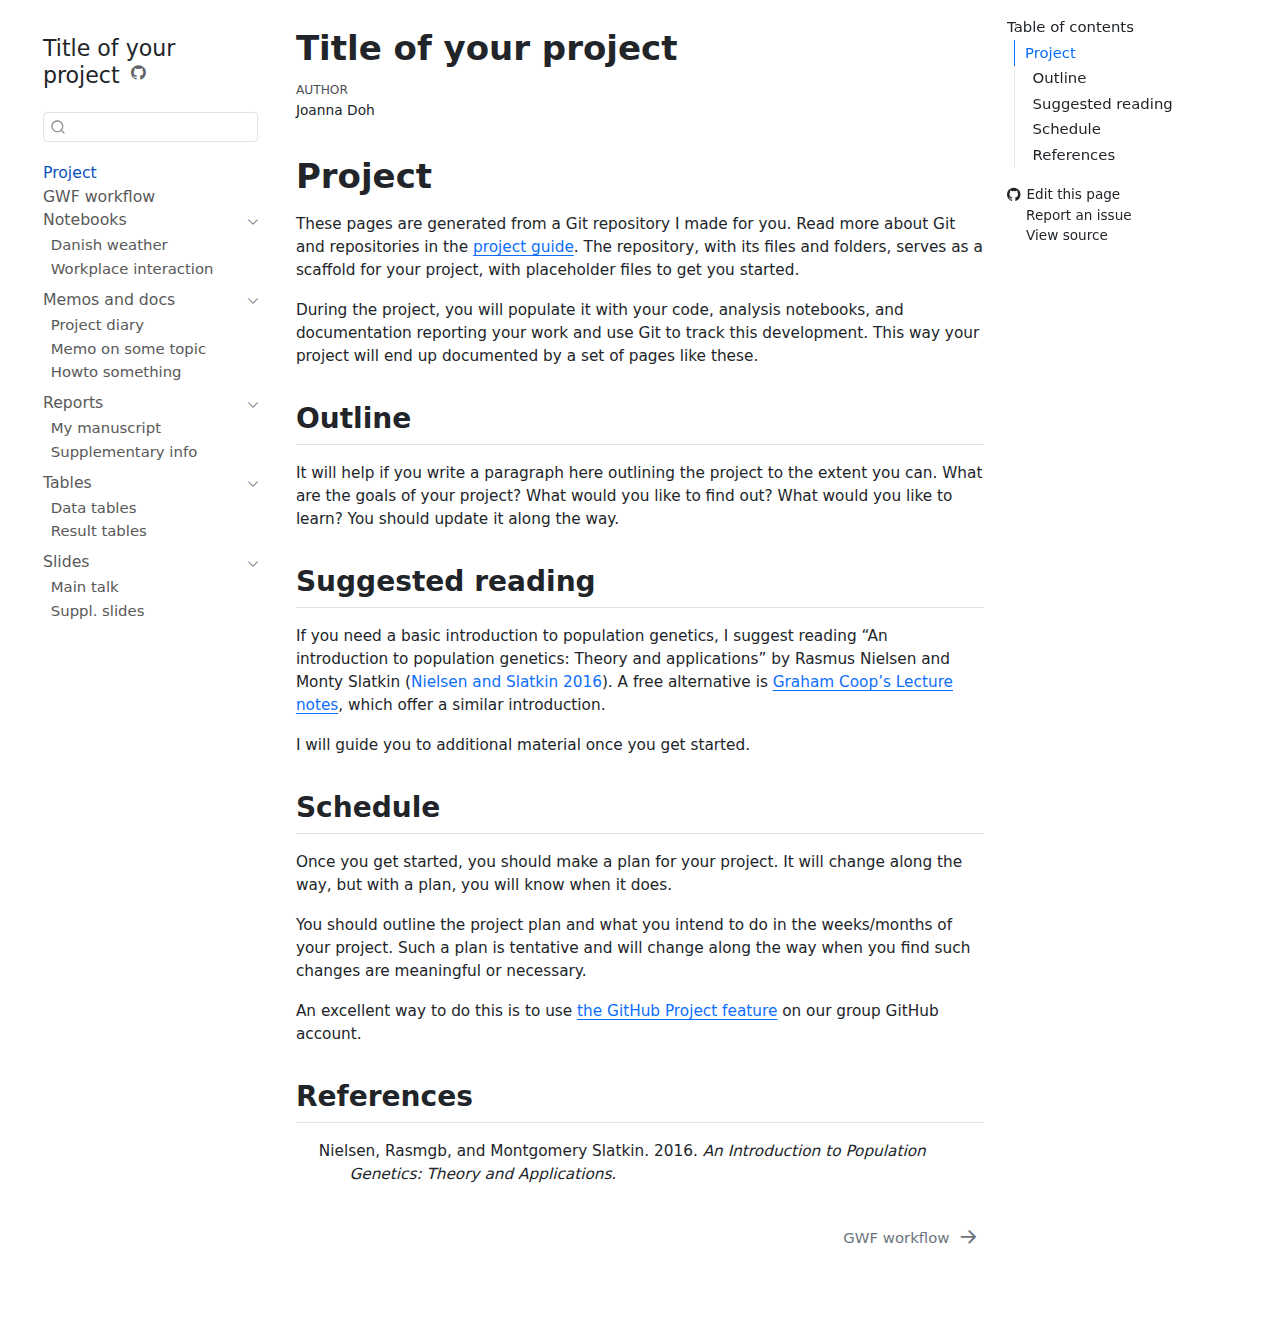
==== index.html @ 23ffe580 "Built site for gh-pages" ====
<!DOCTYPE html>
<html xmlns="http://www.w3.org/1999/xhtml" lang="en" xml:lang="en"><head>

<meta charset="utf-8">
<meta name="generator" content="quarto-1.5.57">

<meta name="viewport" content="width=device-width, initial-scale=1.0, user-scalable=yes">

<meta name="author" content="Joanna Doh">

<title>Title of your project</title>
<style>
code{white-space: pre-wrap;}
span.smallcaps{font-variant: small-caps;}
div.columns{display: flex; gap: min(4vw, 1.5em);}
div.column{flex: auto; overflow-x: auto;}
div.hanging-indent{margin-left: 1.5em; text-indent: -1.5em;}
ul.task-list{list-style: none;}
ul.task-list li input[type="checkbox"] {
  width: 0.8em;
  margin: 0 0.8em 0.2em -1em; /* quarto-specific, see https://github.com/quarto-dev/quarto-cli/issues/4556 */ 
  vertical-align: middle;
}
/* CSS for citations */
div.csl-bib-body { }
div.csl-entry {
  clear: both;
  margin-bottom: 0em;
}
.hanging-indent div.csl-entry {
  margin-left:2em;
  text-indent:-2em;
}
div.csl-left-margin {
  min-width:2em;
  float:left;
}
div.csl-right-inline {
  margin-left:2em;
  padding-left:1em;
}
div.csl-indent {
  margin-left: 2em;
}</style>


<script src="site_libs/quarto-nav/quarto-nav.js"></script>
<script src="site_libs/quarto-nav/headroom.min.js"></script>
<script src="site_libs/clipboard/clipboard.min.js"></script>
<script src="site_libs/quarto-search/autocomplete.umd.js"></script>
<script src="site_libs/quarto-search/fuse.min.js"></script>
<script src="site_libs/quarto-search/quarto-search.js"></script>
<meta name="quarto:offset" content="./">
<link href="./workflow.html" rel="next">
<script src="site_libs/quarto-html/quarto.js"></script>
<script src="site_libs/quarto-html/popper.min.js"></script>
<script src="site_libs/quarto-html/tippy.umd.min.js"></script>
<script src="site_libs/quarto-html/anchor.min.js"></script>
<link href="site_libs/quarto-html/tippy.css" rel="stylesheet">
<link href="site_libs/quarto-html/quarto-syntax-highlighting.css" rel="stylesheet" id="quarto-text-highlighting-styles">
<script src="site_libs/bootstrap/bootstrap.min.js"></script>
<link href="site_libs/bootstrap/bootstrap-icons.css" rel="stylesheet">
<link href="site_libs/bootstrap/bootstrap.min.css" rel="stylesheet" id="quarto-bootstrap" data-mode="light">
<script id="quarto-search-options" type="application/json">{
  "location": "sidebar",
  "copy-button": false,
  "collapse-after": 3,
  "panel-placement": "start",
  "type": "textbox",
  "limit": 50,
  "keyboard-shortcut": [
    "f",
    "/",
    "s"
  ],
  "show-item-context": false,
  "language": {
    "search-no-results-text": "No results",
    "search-matching-documents-text": "matching documents",
    "search-copy-link-title": "Copy link to search",
    "search-hide-matches-text": "Hide additional matches",
    "search-more-match-text": "more match in this document",
    "search-more-matches-text": "more matches in this document",
    "search-clear-button-title": "Clear",
    "search-text-placeholder": "",
    "search-detached-cancel-button-title": "Cancel",
    "search-submit-button-title": "Submit",
    "search-label": "Search"
  }
}</script>
<script async="" src="https://hypothes.is/embed.js"></script>
<script>
  window.document.addEventListener("DOMContentLoaded", function (_event) {
    document.body.classList.add('hypothesis-enabled');
  });
</script>


</head>

<body class="nav-sidebar floating">

<div id="quarto-search-results"></div>
  <header id="quarto-header" class="headroom fixed-top">
  <nav class="quarto-secondary-nav">
    <div class="container-fluid d-flex">
      <button type="button" class="quarto-btn-toggle btn" data-bs-toggle="collapse" role="button" data-bs-target=".quarto-sidebar-collapse-item" aria-controls="quarto-sidebar" aria-expanded="false" aria-label="Toggle sidebar navigation" onclick="if (window.quartoToggleHeadroom) { window.quartoToggleHeadroom(); }">
        <i class="bi bi-layout-text-sidebar-reverse"></i>
      </button>
        <nav class="quarto-page-breadcrumbs" aria-label="breadcrumb"><ol class="breadcrumb"><li class="breadcrumb-item"><a href="./index.html">Project</a></li></ol></nav>
        <a class="flex-grow-1" role="navigation" data-bs-toggle="collapse" data-bs-target=".quarto-sidebar-collapse-item" aria-controls="quarto-sidebar" aria-expanded="false" aria-label="Toggle sidebar navigation" onclick="if (window.quartoToggleHeadroom) { window.quartoToggleHeadroom(); }">      
        </a>
      <button type="button" class="btn quarto-search-button" aria-label="Search" onclick="window.quartoOpenSearch();">
        <i class="bi bi-search"></i>
      </button>
    </div>
  </nav>
</header>
<!-- content -->
<div id="quarto-content" class="quarto-container page-columns page-rows-contents page-layout-article">
<!-- sidebar -->
  <nav id="quarto-sidebar" class="sidebar collapse collapse-horizontal quarto-sidebar-collapse-item sidebar-navigation floating overflow-auto">
    <div class="pt-lg-2 mt-2 text-left sidebar-header">
    <div class="sidebar-title mb-0 py-0">
      <a href="./">Title of your project</a> 
        <div class="sidebar-tools-main">
    <a href="https://github.com/munch-group/analysis-template" title="Source Code" class="quarto-navigation-tool px-1" aria-label="Source Code"><i class="bi bi-github"></i></a>
</div>
    </div>
      </div>
        <div class="mt-2 flex-shrink-0 align-items-center">
        <div class="sidebar-search">
        <div id="quarto-search" class="" title="Search"></div>
        </div>
        </div>
    <div class="sidebar-menu-container"> 
    <ul class="list-unstyled mt-1">
        <li class="sidebar-item">
  <div class="sidebar-item-container"> 
  <a href="./index.html" class="sidebar-item-text sidebar-link active">
 <span class="menu-text">Project</span></a>
  </div>
</li>
        <li class="sidebar-item">
  <div class="sidebar-item-container"> 
  <a href="./workflow.html" class="sidebar-item-text sidebar-link"><span class="chapter-title">GWF workflow</span></a>
  </div>
</li>
        <li class="sidebar-item sidebar-item-section">
      <div class="sidebar-item-container"> 
            <a class="sidebar-item-text sidebar-link text-start" data-bs-toggle="collapse" data-bs-target="#quarto-sidebar-section-1" role="navigation" aria-expanded="true">
 <span class="menu-text">Notebooks</span></a>
          <a class="sidebar-item-toggle text-start" data-bs-toggle="collapse" data-bs-target="#quarto-sidebar-section-1" role="navigation" aria-expanded="true" aria-label="Toggle section">
            <i class="bi bi-chevron-right ms-2"></i>
          </a> 
      </div>
      <ul id="quarto-sidebar-section-1" class="collapse list-unstyled sidebar-section depth1 show">  
          <li class="sidebar-item">
  <div class="sidebar-item-container"> 
  <a href="./notebooks/01_weather.html" class="sidebar-item-text sidebar-link"><span class="chapter-title">Danish weather</span></a>
  </div>
</li>
          <li class="sidebar-item">
  <div class="sidebar-item-container"> 
  <a href="./notebooks/02_interaction.html" class="sidebar-item-text sidebar-link"><span class="chapter-title">Workplace interaction</span></a>
  </div>
</li>
      </ul>
  </li>
        <li class="sidebar-item sidebar-item-section">
      <div class="sidebar-item-container"> 
            <a class="sidebar-item-text sidebar-link text-start" data-bs-toggle="collapse" data-bs-target="#quarto-sidebar-section-2" role="navigation" aria-expanded="true">
 <span class="menu-text">Memos and docs</span></a>
          <a class="sidebar-item-toggle text-start" data-bs-toggle="collapse" data-bs-target="#quarto-sidebar-section-2" role="navigation" aria-expanded="true" aria-label="Toggle section">
            <i class="bi bi-chevron-right ms-2"></i>
          </a> 
      </div>
      <ul id="quarto-sidebar-section-2" class="collapse list-unstyled sidebar-section depth1 show">  
          <li class="sidebar-item">
  <div class="sidebar-item-container"> 
  <a href="./docs/project_diary.html" class="sidebar-item-text sidebar-link"><span class="chapter-title">Project diary</span></a>
  </div>
</li>
          <li class="sidebar-item">
  <div class="sidebar-item-container"> 
  <a href="./docs/memo_on_something.html" class="sidebar-item-text sidebar-link"><span class="chapter-title">Memo on some topic</span></a>
  </div>
</li>
          <li class="sidebar-item">
  <div class="sidebar-item-container"> 
  <a href="./docs/howto_something.html" class="sidebar-item-text sidebar-link"><span class="chapter-title">Howto something</span></a>
  </div>
</li>
      </ul>
  </li>
        <li class="sidebar-item sidebar-item-section">
      <div class="sidebar-item-container"> 
            <a class="sidebar-item-text sidebar-link text-start" data-bs-toggle="collapse" data-bs-target="#quarto-sidebar-section-3" role="navigation" aria-expanded="true">
 <span class="menu-text">Reports</span></a>
          <a class="sidebar-item-toggle text-start" data-bs-toggle="collapse" data-bs-target="#quarto-sidebar-section-3" role="navigation" aria-expanded="true" aria-label="Toggle section">
            <i class="bi bi-chevron-right ms-2"></i>
          </a> 
      </div>
      <ul id="quarto-sidebar-section-3" class="collapse list-unstyled sidebar-section depth1 show">  
          <li class="sidebar-item">
  <div class="sidebar-item-container"> 
  <a href="./reports/manuscript.html" class="sidebar-item-text sidebar-link"><span class="chapter-title">My manuscript</span></a>
  </div>
</li>
          <li class="sidebar-item">
  <div class="sidebar-item-container"> 
  <a href="./reports/supplementary.html" class="sidebar-item-text sidebar-link"><span class="chapter-title">Supplementary info</span></a>
  </div>
</li>
      </ul>
  </li>
        <li class="sidebar-item sidebar-item-section">
      <div class="sidebar-item-container"> 
            <a class="sidebar-item-text sidebar-link text-start" data-bs-toggle="collapse" data-bs-target="#quarto-sidebar-section-4" role="navigation" aria-expanded="true">
 <span class="menu-text">Tables</span></a>
          <a class="sidebar-item-toggle text-start" data-bs-toggle="collapse" data-bs-target="#quarto-sidebar-section-4" role="navigation" aria-expanded="true" aria-label="Toggle section">
            <i class="bi bi-chevron-right ms-2"></i>
          </a> 
      </div>
      <ul id="quarto-sidebar-section-4" class="collapse list-unstyled sidebar-section depth1 show">  
          <li class="sidebar-item">
  <div class="sidebar-item-container"> 
  <a href="./tables/data_table.html" class="sidebar-item-text sidebar-link"><span class="chapter-title">Data tables</span></a>
  </div>
</li>
          <li class="sidebar-item">
  <div class="sidebar-item-container"> 
  <a href="./tables/result_table.html" class="sidebar-item-text sidebar-link"><span class="chapter-title">Result tables</span></a>
  </div>
</li>
      </ul>
  </li>
        <li class="sidebar-item sidebar-item-section">
      <div class="sidebar-item-container"> 
            <a class="sidebar-item-text sidebar-link text-start" data-bs-toggle="collapse" data-bs-target="#quarto-sidebar-section-5" role="navigation" aria-expanded="true">
 <span class="menu-text">Slides</span></a>
          <a class="sidebar-item-toggle text-start" data-bs-toggle="collapse" data-bs-target="#quarto-sidebar-section-5" role="navigation" aria-expanded="true" aria-label="Toggle section">
            <i class="bi bi-chevron-right ms-2"></i>
          </a> 
      </div>
      <ul id="quarto-sidebar-section-5" class="collapse list-unstyled sidebar-section depth1 show">  
          <li class="sidebar-item">
  <div class="sidebar-item-container"> 
  <a href="./slides/slides.html" class="sidebar-item-text sidebar-link"><span class="chapter-title">Main talk</span></a>
  </div>
</li>
          <li class="sidebar-item">
  <div class="sidebar-item-container"> 
  <a href="./slides/suppl_slides.html" class="sidebar-item-text sidebar-link"><span class="chapter-title">Suppl. slides</span></a>
  </div>
</li>
      </ul>
  </li>
    </ul>
    </div>
</nav>
<div id="quarto-sidebar-glass" class="quarto-sidebar-collapse-item" data-bs-toggle="collapse" data-bs-target=".quarto-sidebar-collapse-item"></div>
<!-- margin-sidebar -->
    <div id="quarto-margin-sidebar" class="sidebar margin-sidebar">
        <nav id="TOC" role="doc-toc" class="toc-active">
    <h2 id="toc-title">Table of contents</h2>
   
  <ul class="collapse">
  <li><a href="#project" id="toc-project" class="nav-link active" data-scroll-target="#project">Project</a>
  <ul class="collapse">
  <li><a href="#outline" id="toc-outline" class="nav-link" data-scroll-target="#outline">Outline</a></li>
  <li><a href="#suggested-reading" id="toc-suggested-reading" class="nav-link" data-scroll-target="#suggested-reading">Suggested reading</a></li>
  <li><a href="#schedule" id="toc-schedule" class="nav-link" data-scroll-target="#schedule">Schedule</a></li>
  <li><a href="#references" id="toc-references" class="nav-link" data-scroll-target="#references">References</a></li>
  </ul></li>
  </ul>
<div class="toc-actions"><ul class="collapse"><li><a href="https://github.com/munch-group/analysis-template/edit/main/index.qmd" class="toc-action"><i class="bi bi-github"></i>Edit this page</a></li><li><a href="https://github.com/munch-group/analysis-template/issues/new" class="toc-action"><i class="bi empty"></i>Report an issue</a></li><li><a href="https://github.com/munch-group/analysis-template/blob/main/index.qmd" class="toc-action"><i class="bi empty"></i>View source</a></li></ul></div></nav>
    </div>
<!-- main -->
<main class="content" id="quarto-document-content">

<header id="title-block-header" class="quarto-title-block default">
<div class="quarto-title">
<h1 class="title">Title of your project</h1>
</div>



<div class="quarto-title-meta">

    <div>
    <div class="quarto-title-meta-heading">Author</div>
    <div class="quarto-title-meta-contents">
             <p>Joanna Doh </p>
          </div>
  </div>
    
  
    
  </div>
  


</header>


<section id="project" class="level1 unnumbered">
<h1 class="unnumbered">Project</h1>
<p>These pages are generated from a Git repository I made for you. Read more about Git and repositories in the <a href="https://munch-lab.github.io/project-guide">project guide</a>. The repository, with its files and folders, serves as a scaffold for your project, with placeholder files to get you started.</p>
<p>During the project, you will populate it with your code, analysis notebooks, and documentation reporting your work and use Git to track this development. This way your project will end up documented by a set of pages like these.</p>
<section id="outline" class="level2">
<h2 class="anchored" data-anchor-id="outline">Outline</h2>
<p>It will help if you write a paragraph here outlining the project to the extent you can. What are the goals of your project? What would you like to find out? What would you like to learn? You should update it along the way.</p>
</section>
<section id="suggested-reading" class="level2">
<h2 class="anchored" data-anchor-id="suggested-reading">Suggested reading</h2>
<p>If you need a basic introduction to population genetics, I suggest reading “An introduction to population genetics: Theory and applications” by Rasmus Nielsen and Monty Slatkin <span class="citation" data-cites="NielsenSlatkin2016">(<a href="#ref-NielsenSlatkin2016" role="doc-biblioref">Nielsen and Slatkin 2016</a>)</span>. A free alternative is <a href="https://github.com/cooplab/popgen-notes">Graham Coop’s Lecture notes</a>, which offer a similar introduction.</p>
<!-- 
These are additional some suggestions for background reading:

- [Genetic Villains: Killer Meiotic Drivers](https://doi.org/10.1016/j.tig.2018.02.003), is a review on meiotic drive.
- [Extraordinary selection on the human X chromosome associated with archaic admixture](10.1016/j.xgen.2023.100274) is our most recent paper on the topic.
- -->
<p>I will guide you to additional material once you get started.</p>
</section>
<section id="schedule" class="level2">
<h2 class="anchored" data-anchor-id="schedule">Schedule</h2>
<p>Once you get started, you should make a plan for your project. It will change along the way, but with a plan, you will know when it does.</p>
<p>You should outline the project plan and what you intend to do in the weeks/months of your project. Such a plan is tentative and will change along the way when you find such changes are meaningful or necessary.</p>
<p>An excellent way to do this is to use <a href="https://github.com/orgs/munch-lab/projects">the GitHub Project feature</a> on our group GitHub account.</p>
</section>
<section id="references" class="level2">
<h2 class="anchored" data-anchor-id="references">References</h2>


<div id="refs" class="references csl-bib-body hanging-indent" data-entry-spacing="0" role="list">
<div id="ref-NielsenSlatkin2016" class="csl-entry" role="listitem">
Nielsen, Rasmgb, and Montgomery Slatkin. 2016. <em>An Introduction to Population Genetics: Theory and Applications</em>.
</div>
</div>
</section>
</section>

</main> <!-- /main -->
<script id="quarto-html-after-body" type="application/javascript">
window.document.addEventListener("DOMContentLoaded", function (event) {
  const toggleBodyColorMode = (bsSheetEl) => {
    const mode = bsSheetEl.getAttribute("data-mode");
    const bodyEl = window.document.querySelector("body");
    if (mode === "dark") {
      bodyEl.classList.add("quarto-dark");
      bodyEl.classList.remove("quarto-light");
    } else {
      bodyEl.classList.add("quarto-light");
      bodyEl.classList.remove("quarto-dark");
    }
  }
  const toggleBodyColorPrimary = () => {
    const bsSheetEl = window.document.querySelector("link#quarto-bootstrap");
    if (bsSheetEl) {
      toggleBodyColorMode(bsSheetEl);
    }
  }
  toggleBodyColorPrimary();  
  const icon = "";
  const anchorJS = new window.AnchorJS();
  anchorJS.options = {
    placement: 'right',
    icon: icon
  };
  anchorJS.add('.anchored');
  const isCodeAnnotation = (el) => {
    for (const clz of el.classList) {
      if (clz.startsWith('code-annotation-')) {                     
        return true;
      }
    }
    return false;
  }
  const onCopySuccess = function(e) {
    // button target
    const button = e.trigger;
    // don't keep focus
    button.blur();
    // flash "checked"
    button.classList.add('code-copy-button-checked');
    var currentTitle = button.getAttribute("title");
    button.setAttribute("title", "Copied!");
    let tooltip;
    if (window.bootstrap) {
      button.setAttribute("data-bs-toggle", "tooltip");
      button.setAttribute("data-bs-placement", "left");
      button.setAttribute("data-bs-title", "Copied!");
      tooltip = new bootstrap.Tooltip(button, 
        { trigger: "manual", 
          customClass: "code-copy-button-tooltip",
          offset: [0, -8]});
      tooltip.show();    
    }
    setTimeout(function() {
      if (tooltip) {
        tooltip.hide();
        button.removeAttribute("data-bs-title");
        button.removeAttribute("data-bs-toggle");
        button.removeAttribute("data-bs-placement");
      }
      button.setAttribute("title", currentTitle);
      button.classList.remove('code-copy-button-checked');
    }, 1000);
    // clear code selection
    e.clearSelection();
  }
  const getTextToCopy = function(trigger) {
      const codeEl = trigger.previousElementSibling.cloneNode(true);
      for (const childEl of codeEl.children) {
        if (isCodeAnnotation(childEl)) {
          childEl.remove();
        }
      }
      return codeEl.innerText;
  }
  const clipboard = new window.ClipboardJS('.code-copy-button:not([data-in-quarto-modal])', {
    text: getTextToCopy
  });
  clipboard.on('success', onCopySuccess);
  if (window.document.getElementById('quarto-embedded-source-code-modal')) {
    // For code content inside modals, clipBoardJS needs to be initialized with a container option
    // TODO: Check when it could be a function (https://github.com/zenorocha/clipboard.js/issues/860)
    const clipboardModal = new window.ClipboardJS('.code-copy-button[data-in-quarto-modal]', {
      text: getTextToCopy,
      container: window.document.getElementById('quarto-embedded-source-code-modal')
    });
    clipboardModal.on('success', onCopySuccess);
  }
    var localhostRegex = new RegExp(/^(?:http|https):\/\/localhost\:?[0-9]*\//);
    var mailtoRegex = new RegExp(/^mailto:/);
      var filterRegex = new RegExp('/' + window.location.host + '/');
    var isInternal = (href) => {
        return filterRegex.test(href) || localhostRegex.test(href) || mailtoRegex.test(href);
    }
    // Inspect non-navigation links and adorn them if external
 	var links = window.document.querySelectorAll('a[href]:not(.nav-link):not(.navbar-brand):not(.toc-action):not(.sidebar-link):not(.sidebar-item-toggle):not(.pagination-link):not(.no-external):not([aria-hidden]):not(.dropdown-item):not(.quarto-navigation-tool):not(.about-link)');
    for (var i=0; i<links.length; i++) {
      const link = links[i];
      if (!isInternal(link.href)) {
        // undo the damage that might have been done by quarto-nav.js in the case of
        // links that we want to consider external
        if (link.dataset.originalHref !== undefined) {
          link.href = link.dataset.originalHref;
        }
      }
    }
  function tippyHover(el, contentFn, onTriggerFn, onUntriggerFn) {
    const config = {
      allowHTML: true,
      maxWidth: 500,
      delay: 100,
      arrow: false,
      appendTo: function(el) {
          return el.parentElement;
      },
      interactive: true,
      interactiveBorder: 10,
      theme: 'quarto',
      placement: 'bottom-start',
    };
    if (contentFn) {
      config.content = contentFn;
    }
    if (onTriggerFn) {
      config.onTrigger = onTriggerFn;
    }
    if (onUntriggerFn) {
      config.onUntrigger = onUntriggerFn;
    }
    window.tippy(el, config); 
  }
  const noterefs = window.document.querySelectorAll('a[role="doc-noteref"]');
  for (var i=0; i<noterefs.length; i++) {
    const ref = noterefs[i];
    tippyHover(ref, function() {
      // use id or data attribute instead here
      let href = ref.getAttribute('data-footnote-href') || ref.getAttribute('href');
      try { href = new URL(href).hash; } catch {}
      const id = href.replace(/^#\/?/, "");
      const note = window.document.getElementById(id);
      if (note) {
        return note.innerHTML;
      } else {
        return "";
      }
    });
  }
  const xrefs = window.document.querySelectorAll('a.quarto-xref');
  const processXRef = (id, note) => {
    // Strip column container classes
    const stripColumnClz = (el) => {
      el.classList.remove("page-full", "page-columns");
      if (el.children) {
        for (const child of el.children) {
          stripColumnClz(child);
        }
      }
    }
    stripColumnClz(note)
    if (id === null || id.startsWith('sec-')) {
      // Special case sections, only their first couple elements
      const container = document.createElement("div");
      if (note.children && note.children.length > 2) {
        container.appendChild(note.children[0].cloneNode(true));
        for (let i = 1; i < note.children.length; i++) {
          const child = note.children[i];
          if (child.tagName === "P" && child.innerText === "") {
            continue;
          } else {
            container.appendChild(child.cloneNode(true));
            break;
          }
        }
        if (window.Quarto?.typesetMath) {
          window.Quarto.typesetMath(container);
        }
        return container.innerHTML
      } else {
        if (window.Quarto?.typesetMath) {
          window.Quarto.typesetMath(note);
        }
        return note.innerHTML;
      }
    } else {
      // Remove any anchor links if they are present
      const anchorLink = note.querySelector('a.anchorjs-link');
      if (anchorLink) {
        anchorLink.remove();
      }
      if (window.Quarto?.typesetMath) {
        window.Quarto.typesetMath(note);
      }
      // TODO in 1.5, we should make sure this works without a callout special case
      if (note.classList.contains("callout")) {
        return note.outerHTML;
      } else {
        return note.innerHTML;
      }
    }
  }
  for (var i=0; i<xrefs.length; i++) {
    const xref = xrefs[i];
    tippyHover(xref, undefined, function(instance) {
      instance.disable();
      let url = xref.getAttribute('href');
      let hash = undefined; 
      if (url.startsWith('#')) {
        hash = url;
      } else {
        try { hash = new URL(url).hash; } catch {}
      }
      if (hash) {
        const id = hash.replace(/^#\/?/, "");
        const note = window.document.getElementById(id);
        if (note !== null) {
          try {
            const html = processXRef(id, note.cloneNode(true));
            instance.setContent(html);
          } finally {
            instance.enable();
            instance.show();
          }
        } else {
          // See if we can fetch this
          fetch(url.split('#')[0])
          .then(res => res.text())
          .then(html => {
            const parser = new DOMParser();
            const htmlDoc = parser.parseFromString(html, "text/html");
            const note = htmlDoc.getElementById(id);
            if (note !== null) {
              const html = processXRef(id, note);
              instance.setContent(html);
            } 
          }).finally(() => {
            instance.enable();
            instance.show();
          });
        }
      } else {
        // See if we can fetch a full url (with no hash to target)
        // This is a special case and we should probably do some content thinning / targeting
        fetch(url)
        .then(res => res.text())
        .then(html => {
          const parser = new DOMParser();
          const htmlDoc = parser.parseFromString(html, "text/html");
          const note = htmlDoc.querySelector('main.content');
          if (note !== null) {
            // This should only happen for chapter cross references
            // (since there is no id in the URL)
            // remove the first header
            if (note.children.length > 0 && note.children[0].tagName === "HEADER") {
              note.children[0].remove();
            }
            const html = processXRef(null, note);
            instance.setContent(html);
          } 
        }).finally(() => {
          instance.enable();
          instance.show();
        });
      }
    }, function(instance) {
    });
  }
      let selectedAnnoteEl;
      const selectorForAnnotation = ( cell, annotation) => {
        let cellAttr = 'data-code-cell="' + cell + '"';
        let lineAttr = 'data-code-annotation="' +  annotation + '"';
        const selector = 'span[' + cellAttr + '][' + lineAttr + ']';
        return selector;
      }
      const selectCodeLines = (annoteEl) => {
        const doc = window.document;
        const targetCell = annoteEl.getAttribute("data-target-cell");
        const targetAnnotation = annoteEl.getAttribute("data-target-annotation");
        const annoteSpan = window.document.querySelector(selectorForAnnotation(targetCell, targetAnnotation));
        const lines = annoteSpan.getAttribute("data-code-lines").split(",");
        const lineIds = lines.map((line) => {
          return targetCell + "-" + line;
        })
        let top = null;
        let height = null;
        let parent = null;
        if (lineIds.length > 0) {
            //compute the position of the single el (top and bottom and make a div)
            const el = window.document.getElementById(lineIds[0]);
            top = el.offsetTop;
            height = el.offsetHeight;
            parent = el.parentElement.parentElement;
          if (lineIds.length > 1) {
            const lastEl = window.document.getElementById(lineIds[lineIds.length - 1]);
            const bottom = lastEl.offsetTop + lastEl.offsetHeight;
            height = bottom - top;
          }
          if (top !== null && height !== null && parent !== null) {
            // cook up a div (if necessary) and position it 
            let div = window.document.getElementById("code-annotation-line-highlight");
            if (div === null) {
              div = window.document.createElement("div");
              div.setAttribute("id", "code-annotation-line-highlight");
              div.style.position = 'absolute';
              parent.appendChild(div);
            }
            div.style.top = top - 2 + "px";
            div.style.height = height + 4 + "px";
            div.style.left = 0;
            let gutterDiv = window.document.getElementById("code-annotation-line-highlight-gutter");
            if (gutterDiv === null) {
              gutterDiv = window.document.createElement("div");
              gutterDiv.setAttribute("id", "code-annotation-line-highlight-gutter");
              gutterDiv.style.position = 'absolute';
              const codeCell = window.document.getElementById(targetCell);
              const gutter = codeCell.querySelector('.code-annotation-gutter');
              gutter.appendChild(gutterDiv);
            }
            gutterDiv.style.top = top - 2 + "px";
            gutterDiv.style.height = height + 4 + "px";
          }
          selectedAnnoteEl = annoteEl;
        }
      };
      const unselectCodeLines = () => {
        const elementsIds = ["code-annotation-line-highlight", "code-annotation-line-highlight-gutter"];
        elementsIds.forEach((elId) => {
          const div = window.document.getElementById(elId);
          if (div) {
            div.remove();
          }
        });
        selectedAnnoteEl = undefined;
      };
        // Handle positioning of the toggle
    window.addEventListener(
      "resize",
      throttle(() => {
        elRect = undefined;
        if (selectedAnnoteEl) {
          selectCodeLines(selectedAnnoteEl);
        }
      }, 10)
    );
    function throttle(fn, ms) {
    let throttle = false;
    let timer;
      return (...args) => {
        if(!throttle) { // first call gets through
            fn.apply(this, args);
            throttle = true;
        } else { // all the others get throttled
            if(timer) clearTimeout(timer); // cancel #2
            timer = setTimeout(() => {
              fn.apply(this, args);
              timer = throttle = false;
            }, ms);
        }
      };
    }
      // Attach click handler to the DT
      const annoteDls = window.document.querySelectorAll('dt[data-target-cell]');
      for (const annoteDlNode of annoteDls) {
        annoteDlNode.addEventListener('click', (event) => {
          const clickedEl = event.target;
          if (clickedEl !== selectedAnnoteEl) {
            unselectCodeLines();
            const activeEl = window.document.querySelector('dt[data-target-cell].code-annotation-active');
            if (activeEl) {
              activeEl.classList.remove('code-annotation-active');
            }
            selectCodeLines(clickedEl);
            clickedEl.classList.add('code-annotation-active');
          } else {
            // Unselect the line
            unselectCodeLines();
            clickedEl.classList.remove('code-annotation-active');
          }
        });
      }
  const findCites = (el) => {
    const parentEl = el.parentElement;
    if (parentEl) {
      const cites = parentEl.dataset.cites;
      if (cites) {
        return {
          el,
          cites: cites.split(' ')
        };
      } else {
        return findCites(el.parentElement)
      }
    } else {
      return undefined;
    }
  };
  var bibliorefs = window.document.querySelectorAll('a[role="doc-biblioref"]');
  for (var i=0; i<bibliorefs.length; i++) {
    const ref = bibliorefs[i];
    const citeInfo = findCites(ref);
    if (citeInfo) {
      tippyHover(citeInfo.el, function() {
        var popup = window.document.createElement('div');
        citeInfo.cites.forEach(function(cite) {
          var citeDiv = window.document.createElement('div');
          citeDiv.classList.add('hanging-indent');
          citeDiv.classList.add('csl-entry');
          var biblioDiv = window.document.getElementById('ref-' + cite);
          if (biblioDiv) {
            citeDiv.innerHTML = biblioDiv.innerHTML;
          }
          popup.appendChild(citeDiv);
        });
        return popup.innerHTML;
      });
    }
  }
});
</script>
<nav class="page-navigation">
  <div class="nav-page nav-page-previous">
  </div>
  <div class="nav-page nav-page-next">
      <a href="./workflow.html" class="pagination-link" aria-label="GWF workflow">
        <span class="nav-page-text"><span class="chapter-title">GWF workflow</span></span> <i class="bi bi-arrow-right-short"></i>
      </a>
  </div>
</nav>
</div> <!-- /content -->




<footer class="footer"><div class="nav-footer"><div class="nav-footer-center"><div class="toc-actions d-sm-block d-md-none"><ul><li><a href="https://github.com/munch-group/analysis-template/edit/main/index.qmd" class="toc-action"><i class="bi bi-github"></i>Edit this page</a></li><li><a href="https://github.com/munch-group/analysis-template/issues/new" class="toc-action"><i class="bi empty"></i>Report an issue</a></li><li><a href="https://github.com/munch-group/analysis-template/blob/main/index.qmd" class="toc-action"><i class="bi empty"></i>View source</a></li></ul></div></div></div></footer></body></html>
---- site_libs/quarto-html/tippy.css ----
.tippy-box[data-animation=fade][data-state=hidden]{opacity:0}[data-tippy-root]{max-width:calc(100vw - 10px)}.tippy-box{position:relative;background-color:#333;color:#fff;border-radius:4px;font-size:14px;line-height:1.4;white-space:normal;outline:0;transition-property:transform,visibility,opacity}.tippy-box[data-placement^=top]>.tippy-arrow{bottom:0}.tippy-box[data-placement^=top]>.tippy-arrow:before{bottom:-7px;left:0;border-width:8px 8px 0;border-top-color:initial;transform-origin:center top}.tippy-box[data-placement^=bottom]>.tippy-arrow{top:0}.tippy-box[data-placement^=bottom]>.tippy-arrow:before{top:-7px;left:0;border-width:0 8px 8px;border-bottom-color:initial;transform-origin:center bottom}.tippy-box[data-placement^=left]>.tippy-arrow{right:0}.tippy-box[data-placement^=left]>.tippy-arrow:before{border-width:8px 0 8px 8px;border-left-color:initial;right:-7px;transform-origin:center left}.tippy-box[data-placement^=right]>.tippy-arrow{left:0}.tippy-box[data-placement^=right]>.tippy-arrow:before{left:-7px;border-width:8px 8px 8px 0;border-right-color:initial;transform-origin:center right}.tippy-box[data-inertia][data-state=visible]{transition-timing-function:cubic-bezier(.54,1.5,.38,1.11)}.tippy-arrow{width:16px;height:16px;color:#333}.tippy-arrow:before{content:"";position:absolute;border-color:transparent;border-style:solid}.tippy-content{position:relative;padding:5px 9px;z-index:1}
---- site_libs/quarto-html/quarto-syntax-highlighting.css ----
/* quarto syntax highlight colors */
:root {
  --quarto-hl-ot-color: #003B4F;
  --quarto-hl-at-color: #657422;
  --quarto-hl-ss-color: #20794D;
  --quarto-hl-an-color: #5E5E5E;
  --quarto-hl-fu-color: #4758AB;
  --quarto-hl-st-color: #20794D;
  --quarto-hl-cf-color: #003B4F;
  --quarto-hl-op-color: #5E5E5E;
  --quarto-hl-er-color: #AD0000;
  --quarto-hl-bn-color: #AD0000;
  --quarto-hl-al-color: #AD0000;
  --quarto-hl-va-color: #111111;
  --quarto-hl-bu-color: inherit;
  --quarto-hl-ex-color: inherit;
  --quarto-hl-pp-color: #AD0000;
  --quarto-hl-in-color: #5E5E5E;
  --quarto-hl-vs-color: #20794D;
  --quarto-hl-wa-color: #5E5E5E;
  --quarto-hl-do-color: #5E5E5E;
  --quarto-hl-im-color: #00769E;
  --quarto-hl-ch-color: #20794D;
  --quarto-hl-dt-color: #AD0000;
  --quarto-hl-fl-color: #AD0000;
  --quarto-hl-co-color: #5E5E5E;
  --quarto-hl-cv-color: #5E5E5E;
  --quarto-hl-cn-color: #8f5902;
  --quarto-hl-sc-color: #5E5E5E;
  --quarto-hl-dv-color: #AD0000;
  --quarto-hl-kw-color: #003B4F;
}

/* other quarto variables */
:root {
  --quarto-font-monospace: SFMono-Regular, Menlo, Monaco, Consolas, "Liberation Mono", "Courier New", monospace;
}

pre > code.sourceCode > span {
  color: #003B4F;
}

code span {
  color: #003B4F;
}

code.sourceCode > span {
  color: #003B4F;
}

div.sourceCode,
div.sourceCode pre.sourceCode {
  color: #003B4F;
}

code span.ot {
  color: #003B4F;
  font-style: inherit;
}

code span.at {
  color: #657422;
  font-style: inherit;
}

code span.ss {
  color: #20794D;
  font-style: inherit;
}

code span.an {
  color: #5E5E5E;
  font-style: inherit;
}

code span.fu {
  color: #4758AB;
  font-style: inherit;
}

code span.st {
  color: #20794D;
  font-style: inherit;
}

code span.cf {
  color: #003B4F;
  font-weight: bold;
  font-style: inherit;
}

code span.op {
  color: #5E5E5E;
  font-style: inherit;
}

code span.er {
  color: #AD0000;
  font-style: inherit;
}

code span.bn {
  color: #AD0000;
  font-style: inherit;
}

code span.al {
  color: #AD0000;
  font-style: inherit;
}

code span.va {
  color: #111111;
  font-style: inherit;
}

code span.bu {
  font-style: inherit;
}

code span.ex {
  font-style: inherit;
}

code span.pp {
  color: #AD0000;
  font-style: inherit;
}

code span.in {
  color: #5E5E5E;
  font-style: inherit;
}

code span.vs {
  color: #20794D;
  font-style: inherit;
}

code span.wa {
  color: #5E5E5E;
  font-style: italic;
}

code span.do {
  color: #5E5E5E;
  font-style: italic;
}

code span.im {
  color: #00769E;
  font-style: inherit;
}

code span.ch {
  color: #20794D;
  font-style: inherit;
}

code span.dt {
  color: #AD0000;
  font-style: inherit;
}

code span.fl {
  color: #AD0000;
  font-style: inherit;
}

code span.co {
  color: #5E5E5E;
  font-style: inherit;
}

code span.cv {
  color: #5E5E5E;
  font-style: italic;
}

code span.cn {
  color: #8f5902;
  font-style: inherit;
}

code span.sc {
  color: #5E5E5E;
  font-style: inherit;
}

code span.dv {
  color: #AD0000;
  font-style: inherit;
}

code span.kw {
  color: #003B4F;
  font-weight: bold;
  font-style: inherit;
}

.prevent-inlining {
  content: "</";
}

/*# sourceMappingURL=debc5d5d77c3f9108843748ff7464032.css.map */
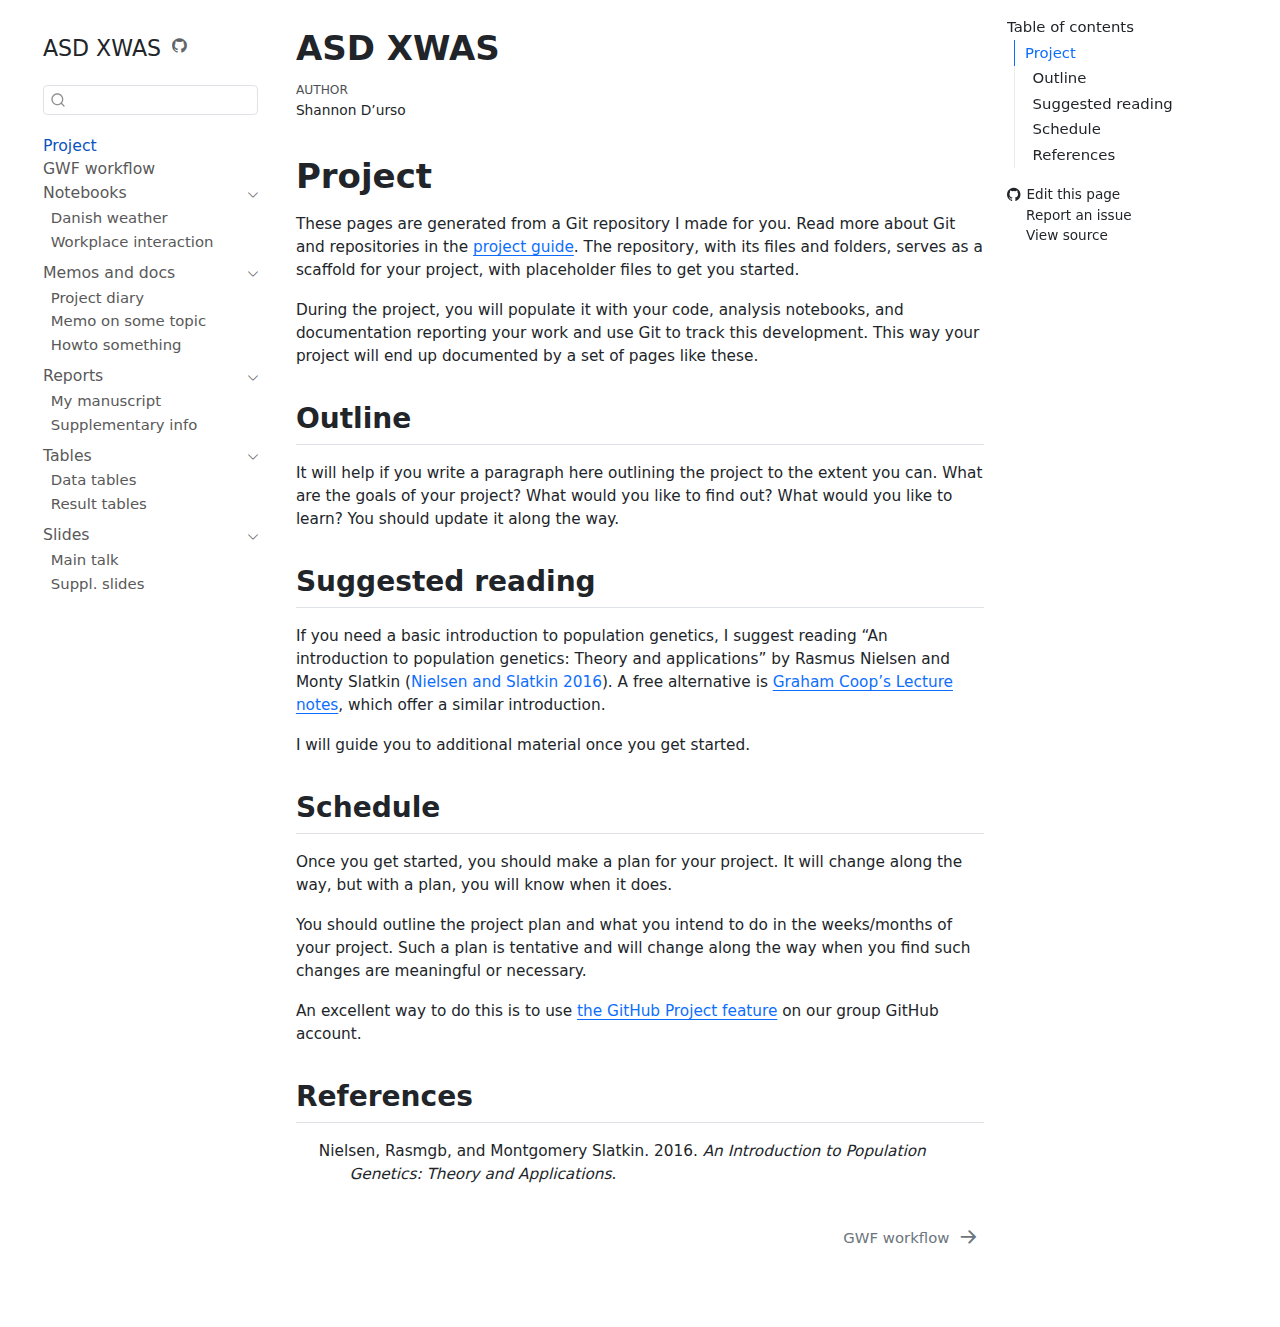
==== commit 3ed77e3e: "Built site for gh-pages" ====
--- a/index.html
+++ b/index.html
@@ -6,9 +6,9 @@
 
 <meta name="viewport" content="width=device-width, initial-scale=1.0, user-scalable=yes">
 
-<meta name="author" content="Joanna Doh">
-
-<title>Title of your project</title>
+<meta name="author" content="Shannon D’urso">
+
+<title>ASD XWAS</title>
 <style>
 code{white-space: pre-wrap;}
 span.smallcaps{font-variant: small-caps;}
@@ -122,9 +122,9 @@
   <nav id="quarto-sidebar" class="sidebar collapse collapse-horizontal quarto-sidebar-collapse-item sidebar-navigation floating overflow-auto">
     <div class="pt-lg-2 mt-2 text-left sidebar-header">
     <div class="sidebar-title mb-0 py-0">
-      <a href="./">Title of your project</a> 
+      <a href="./">ASD XWAS</a> 
         <div class="sidebar-tools-main">
-    <a href="https://github.com/munch-group/analysis-template" title="Source Code" class="quarto-navigation-tool px-1" aria-label="Source Code"><i class="bi bi-github"></i></a>
+    <a href="https://github.com/munch-group/asd-xwas" title="Source Code" class="quarto-navigation-tool px-1" aria-label="Source Code"><i class="bi bi-github"></i></a>
 </div>
     </div>
       </div>
@@ -274,14 +274,14 @@
   <li><a href="#references" id="toc-references" class="nav-link" data-scroll-target="#references">References</a></li>
   </ul></li>
   </ul>
-<div class="toc-actions"><ul class="collapse"><li><a href="https://github.com/munch-group/analysis-template/edit/main/index.qmd" class="toc-action"><i class="bi bi-github"></i>Edit this page</a></li><li><a href="https://github.com/munch-group/analysis-template/issues/new" class="toc-action"><i class="bi empty"></i>Report an issue</a></li><li><a href="https://github.com/munch-group/analysis-template/blob/main/index.qmd" class="toc-action"><i class="bi empty"></i>View source</a></li></ul></div></nav>
+<div class="toc-actions"><ul class="collapse"><li><a href="https://github.com/munch-group/asd-xwas/edit/main/index.qmd" class="toc-action"><i class="bi bi-github"></i>Edit this page</a></li><li><a href="https://github.com/munch-group/asd-xwas/issues/new" class="toc-action"><i class="bi empty"></i>Report an issue</a></li><li><a href="https://github.com/munch-group/asd-xwas/blob/main/index.qmd" class="toc-action"><i class="bi empty"></i>View source</a></li></ul></div></nav>
     </div>
 <!-- main -->
 <main class="content" id="quarto-document-content">
 
 <header id="title-block-header" class="quarto-title-block default">
 <div class="quarto-title">
-<h1 class="title">Title of your project</h1>
+<h1 class="title">ASD XWAS</h1>
 </div>
 
 
@@ -291,7 +291,7 @@
     <div>
     <div class="quarto-title-meta-heading">Author</div>
     <div class="quarto-title-meta-contents">
-             <p>Joanna Doh </p>
+             <p>Shannon D’urso </p>
           </div>
   </div>
     
@@ -776,4 +776,4 @@
 
 
 
-<footer class="footer"><div class="nav-footer"><div class="nav-footer-center"><div class="toc-actions d-sm-block d-md-none"><ul><li><a href="https://github.com/munch-group/analysis-template/edit/main/index.qmd" class="toc-action"><i class="bi bi-github"></i>Edit this page</a></li><li><a href="https://github.com/munch-group/analysis-template/issues/new" class="toc-action"><i class="bi empty"></i>Report an issue</a></li><li><a href="https://github.com/munch-group/analysis-template/blob/main/index.qmd" class="toc-action"><i class="bi empty"></i>View source</a></li></ul></div></div></div></footer></body></html>+<footer class="footer"><div class="nav-footer"><div class="nav-footer-center"><div class="toc-actions d-sm-block d-md-none"><ul><li><a href="https://github.com/munch-group/asd-xwas/edit/main/index.qmd" class="toc-action"><i class="bi bi-github"></i>Edit this page</a></li><li><a href="https://github.com/munch-group/asd-xwas/issues/new" class="toc-action"><i class="bi empty"></i>Report an issue</a></li><li><a href="https://github.com/munch-group/asd-xwas/blob/main/index.qmd" class="toc-action"><i class="bi empty"></i>View source</a></li></ul></div></div></div></footer></body></html>